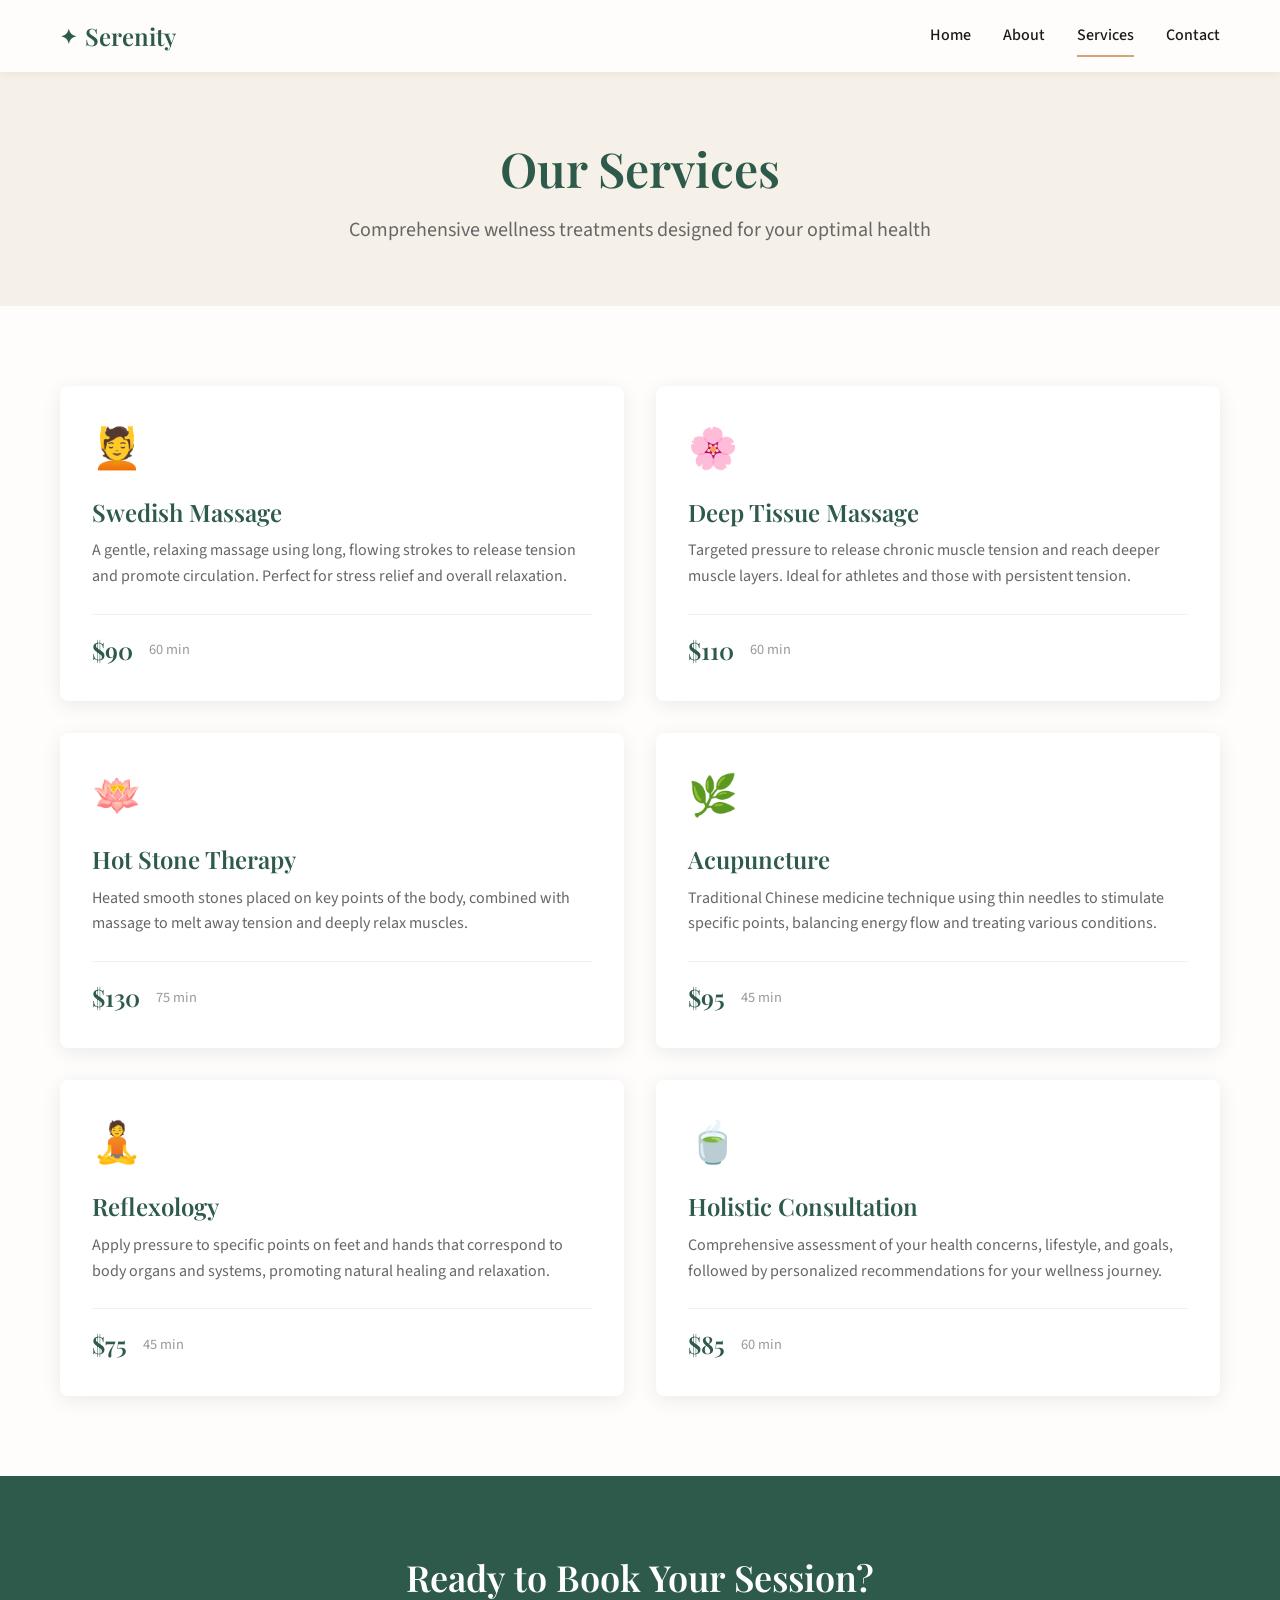
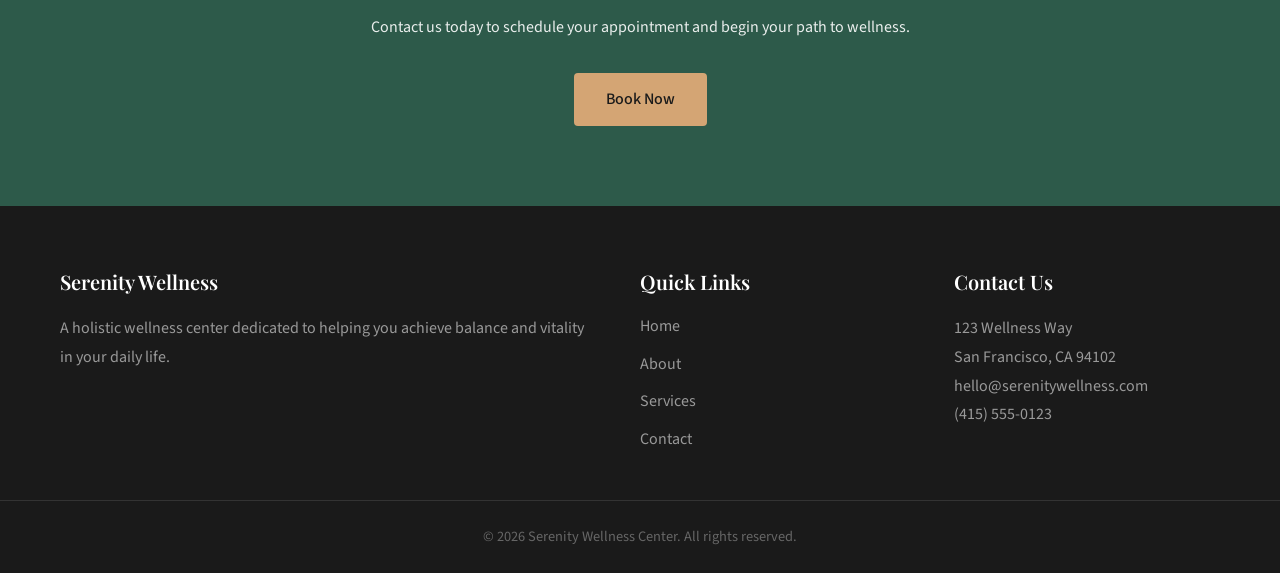
==== services.html @ 4e23cb73 "Add files via upload" ====
<!DOCTYPE html>
<html lang="en">
<head>
  <meta charset="UTF-8">
  <meta name="viewport" content="width=device-width, initial-scale=1.0">
  <title>Services - Serenity Wellness Center</title>
  <link rel="preconnect" href="https://fonts.googleapis.com">
  <link rel="preconnect" href="https://fonts.gstatic.com" crossorigin>
  <link href="https://fonts.googleapis.com/css2?family=Playfair+Display:wght@400;500;600;700&family=Source+Sans+3:wght@300;400;500;600&display=swap" rel="stylesheet">
  <link rel="stylesheet" href="styles.css">
</head>
<body>
  <header class="header">
    <div class="container header-inner">
      <a href="index.html" class="logo">
        <span class="logo-icon">✦</span>
        <span class="logo-text">Serenity</span>
      </a>
      <button class="menu-toggle" aria-label="Toggle menu">
        <span></span>
        <span></span>
        <span></span>
      </button>
      <nav class="nav">
        <a href="index.html" class="nav-link">Home</a>
        <a href="about.html" class="nav-link">About</a>
        <a href="services.html" class="nav-link active">Services</a>
        <a href="contact.html" class="nav-link">Contact</a>
      </nav>
    </div>
  </header>

  <main>
    <section class="page-hero">
      <div class="container">
        <h1>Our Services</h1>
        <p class="page-hero-text">Comprehensive wellness treatments designed for your optimal health</p>
      </div>
    </section>

    <section class="section">
      <div class="container">
        <div class="services-grid">
          <article class="service-card">
            <div class="service-icon">💆</div>
            <h3>Swedish Massage</h3>
            <p class="service-desc">A gentle, relaxing massage using long, flowing strokes to release tension and promote circulation. Perfect for stress relief and overall relaxation.</p>
            <div class="service-price">
              <span class="price-amount">$90</span>
              <span class="price-duration">60 min</span>
            </div>
          </article>

          <article class="service-card">
            <div class="service-icon">🌸</div>
            <h3>Deep Tissue Massage</h3>
            <p class="service-desc">Targeted pressure to release chronic muscle tension and reach deeper muscle layers. Ideal for athletes and those with persistent tension.</p>
            <div class="service-price">
              <span class="price-amount">$110</span>
              <span class="price-duration">60 min</span>
            </div>
          </article>

          <article class="service-card">
            <div class="service-icon">🪷</div>
            <h3>Hot Stone Therapy</h3>
            <p class="service-desc">Heated smooth stones placed on key points of the body, combined with massage to melt away tension and deeply relax muscles.</p>
            <div class="service-price">
              <span class="price-amount">$130</span>
              <span class="price-duration">75 min</span>
            </div>
          </article>

          <article class="service-card">
            <div class="service-icon">🌿</div>
            <h3>Acupuncture</h3>
            <p class="service-desc">Traditional Chinese medicine technique using thin needles to stimulate specific points, balancing energy flow and treating various conditions.</p>
            <div class="service-price">
              <span class="price-amount">$95</span>
              <span class="price-duration">45 min</span>
            </div>
          </article>

          <article class="service-card">
            <div class="service-icon">🧘</div>
            <h3>Reflexology</h3>
            <p class="service-desc">Apply pressure to specific points on feet and hands that correspond to body organs and systems, promoting natural healing and relaxation.</p>
            <div class="service-price">
              <span class="price-amount">$75</span>
              <span class="price-duration">45 min</span>
            </div>
          </article>

          <article class="service-card">
            <div class="service-icon">🍵</div>
            <h3>Holistic Consultation</h3>
            <p class="service-desc">Comprehensive assessment of your health concerns, lifestyle, and goals, followed by personalized recommendations for your wellness journey.</p>
            <div class="service-price">
              <span class="price-amount">$85</span>
              <span class="price-duration">60 min</span>
            </div>
          </article>
        </div>
      </div>
    </section>

    <section class="section cta">
      <div class="container cta-content">
        <h2>Ready to Book Your Session?</h2>
        <p>Contact us today to schedule your appointment and begin your path to wellness.</p>
        <a href="contact.html" class="btn btn-secondary">Book Now</a>
      </div>
    </section>
  </main>

  <footer class="footer">
    <div class="container footer-grid">
      <div class="footer-col">
        <h4>Serenity Wellness</h4>
        <p>A holistic wellness center dedicated to helping you achieve balance and vitality in your daily life.</p>
      </div>
      <div class="footer-col">
        <h4>Quick Links</h4>
        <nav class="footer-nav">
          <a href="index.html">Home</a>
          <a href="about.html">About</a>
          <a href="services.html">Services</a>
          <a href="contact.html">Contact</a>
        </nav>
      </div>
      <div class="footer-col">
        <h4>Contact Us</h4>
        <p>123 Wellness Way<br>San Francisco, CA 94102</p>
        <p>hello@serenitywellness.com<br>(415) 555-0123</p>
      </div>
    </div>
    <div class="footer-bottom">
      <p>&copy; 2026 Serenity Wellness Center. All rights reserved.</p>
    </div>
  </footer>

  <script src="script.js"></script>
</body>
</html>
---- styles.css ----
:root {
  --primary: #2D5A4A;
  --secondary: #F5F0E8;
  --accent: #D4A574;
  --text-dark: #1A1A1A;
  --text-light: #FFFFFF;
  --background: #FEFDFB;
  --shadow: 0 4px 20px rgba(0, 0, 0, 0.08);
  --shadow-hover: 0 8px 30px rgba(0, 0, 0, 0.12);
  --transition: 0.3s ease;
}

* {
  margin: 0;
  padding: 0;
  box-sizing: border-box;
}

html {
  scroll-behavior: smooth;
}

body {
  font-family: 'Source Sans 3', sans-serif;
  font-size: 1rem;
  line-height: 1.6;
  color: var(--text-dark);
  background-color: var(--background);
}

h1, h2, h3, h4 {
  font-family: 'Playfair Display', serif;
  font-weight: 600;
  line-height: 1.2;
}

h1 { font-size: 3rem; }
h2 { font-size: 2.25rem; }
h3 { font-size: 1.5rem; }
h4 { font-size: 1.25rem; }

a {
  text-decoration: none;
  color: inherit;
}

.container {
  max-width: 1200px;
  margin: 0 auto;
  padding: 0 20px;
}

.btn {
  display: inline-block;
  padding: 14px 32px;
  font-family: 'Source Sans 3', sans-serif;
  font-size: 1rem;
  font-weight: 500;
  border: none;
  border-radius: 4px;
  cursor: pointer;
  transition: var(--transition);
}

.btn-primary {
  background: var(--primary);
  color: var(--text-light);
}

.btn-primary:hover {
  background: #234940;
  transform: scale(1.02);
}

.btn-secondary {
  background: var(--accent);
  color: var(--text-dark);
}

.btn-secondary:hover {
  background: #c99b6a;
  transform: scale(1.02);
}

.btn-full {
  width: 100%;
}

.section {
  padding: 80px 0;
}

.section-title {
  text-align: center;
  margin-bottom: 48px;
}

/* Header */
.header {
  position: fixed;
  top: 0;
  left: 0;
  right: 0;
  background: var(--background);
  box-shadow: 0 2px 10px rgba(0, 0, 0, 0.05);
  z-index: 1000;
}

.header-inner {
  display: flex;
  justify-content: space-between;
  align-items: center;
  height: 72px;
}

.logo {
  display: flex;
  align-items: center;
  gap: 8px;
  font-family: 'Playfair Display', serif;
  font-size: 1.5rem;
  font-weight: 600;
  color: var(--primary);
}

.logo-icon {
  font-size: 1.25rem;
}

.menu-toggle {
  display: none;
  flex-direction: column;
  gap: 5px;
  background: none;
  border: none;
  cursor: pointer;
  padding: 8px;
}

.menu-toggle span {
  display: block;
  width: 24px;
  height: 2px;
  background: var(--text-dark);
  transition: var(--transition);
}

.nav {
  display: flex;
  gap: 32px;
}

.nav-link {
  position: relative;
  font-weight: 500;
  color: var(--text-dark);
  padding: 8px 0;
}

.nav-link::after {
  content: '';
  position: absolute;
  bottom: 0;
  left: 0;
  width: 0;
  height: 2px;
  background: var(--accent);
  transition: var(--transition);
}

.nav-link:hover::after,
.nav-link.active::after {
  width: 100%;
}

/* Hero */
.hero {
  position: relative;
  min-height: 100vh;
  display: flex;
  align-items: center;
  justify-content: center;
  padding-top: 72px;
}

.hero-bg {
  position: absolute;
  inset: 0;
  background: 
    linear-gradient(135deg, rgba(45, 90, 74, 0.05) 0%, transparent 50%),
    linear-gradient(to bottom, rgba(245, 240, 232, 0.3) 0%, transparent 100%),
    url("data:image/svg+xml,%3Csvg width='60' height='60' viewBox='0 0 60 60' xmlns='http://www.w3.org/2000/svg'%3E%3Cg fill='none' fill-rule='evenodd'%3E%3Cg fill='%232D5A4A' fill-opacity='0.03'%3E%3Cpath d='M36 34v-4h-2v4h-4v2h4v4h2v-4h4v-2h-4zm0-30V0h-2v4h-4v2h4v4h2V6h4V4h-4zM6 34v-4H4v4H0v2h4v4h2v-4h4v-2H6zM6 4V0H4v4H0v2h4v4h2V6h4V4H6z'/%3E%3C/g%3E%3C/g%3E%3C/svg%3E");
  z-index: -1;
}

.hero-content {
  text-align: center;
  max-width: 700px;
}

.hero-title {
  margin-bottom: 24px;
  color: var(--primary);
}

.hero-subtitle {
  font-size: 1.25rem;
  color: #555;
  margin-bottom: 32px;
}

/* Features */
.features-grid {
  display: grid;
  grid-template-columns: repeat(3, 1fr);
  gap: 32px;
}

.feature-card {
  background: var(--text-light);
  padding: 32px;
  border-radius: 8px;
  box-shadow: var(--shadow);
  text-align: center;
  transition: var(--transition);
}

.feature-card:hover {
  transform: translateY(-4px);
  box-shadow: var(--shadow-hover);
}

.feature-icon {
  font-size: 2.5rem;
  margin-bottom: 16px;
}

.feature-card h3 {
  margin-bottom: 12px;
  color: var(--primary);
}

.feature-card p {
  color: #666;
}

/* CTA Section */
.cta {
  background: var(--primary);
  color: var(--text-light);
}

.cta-content {
  text-align: center;
  max-width: 600px;
  margin: 0 auto;
}

.cta h2 {
  margin-bottom: 16px;
}

.cta p {
  margin-bottom: 32px;
  opacity: 0.9;
}

/* Page Hero */
.page-hero {
  padding: 140px 0 60px;
  background: var(--secondary);
  text-align: center;
}

.page-hero h1 {
  color: var(--primary);
  margin-bottom: 16px;
}

.page-hero-text {
  font-size: 1.25rem;
  color: #666;
}

/* About Page */
.about-content {
  display: grid;
  grid-template-columns: 1fr 1fr;
  gap: 64px;
  align-items: center;
}

.about-text h2 {
  margin-bottom: 24px;
  color: var(--primary);
}

.about-text p {
  margin-bottom: 20px;
  color: #555;
}

.about-image-placeholder {
  aspect-ratio: 1;
  background: var(--secondary);
  border-radius: 8px;
  display: flex;
  align-items: center;
  justify-content: center;
  font-size: 4rem;
  color: var(--primary);
}

.values-grid {
  display: grid;
  grid-template-columns: repeat(3, 1fr);
  gap: 32px;
}

.value-item {
  padding: 32px;
  background: var(--secondary);
  border-radius: 8px;
  transition: var(--transition);
}

.value-item:hover {
  transform: translateY(-4px);
}

.value-number {
  display: block;
  font-family: 'Playfair Display', serif;
  font-size: 2rem;
  font-weight: 700;
  color: var(--accent);
  margin-bottom: 16px;
}

.value-item h3 {
  margin-bottom: 12px;
  color: var(--primary);
}

.value-item p {
  color: #666;
}

/* Team */
.team-grid {
  display: grid;
  grid-template-columns: repeat(3, 1fr);
  gap: 32px;
}

.team-card {
  text-align: center;
  padding: 32px;
  background: var(--text-light);
  border-radius: 8px;
  box-shadow: var(--shadow);
  transition: var(--transition);
}

.team-card:hover {
  transform: translateY(-4px);
  box-shadow: var(--shadow-hover);
}

.team-avatar {
  width: 100px;
  height: 100px;
  margin: 0 auto 20px;
  background: var(--secondary);
  border-radius: 50%;
  display: flex;
  align-items: center;
  justify-content: center;
  font-family: 'Playfair Display', serif;
  font-size: 1.5rem;
  font-weight: 600;
  color: var(--primary);
}

.team-card h3 {
  color: var(--primary);
  margin-bottom: 8px;
}

.team-role {
  color: var(--accent);
  font-weight: 500;
  margin-bottom: 12px;
}

.team-card > p:last-child {
  color: #666;
}

/* Services */
.services-grid {
  display: grid;
  grid-template-columns: repeat(2, 1fr);
  gap: 32px;
}

.service-card {
  background: var(--text-light);
  padding: 32px;
  border-radius: 8px;
  box-shadow: var(--shadow);
  transition: var(--transition);
}

.service-card:hover {
  transform: translateY(-4px);
  box-shadow: var(--shadow-hover);
}

.service-icon {
  font-size: 2.5rem;
  margin-bottom: 16px;
}

.service-card h3 {
  color: var(--primary);
  margin-bottom: 12px;
}

.service-desc {
  color: #666;
  margin-bottom: 24px;
}

.service-price {
  display: flex;
  align-items: center;
  gap: 16px;
  padding-top: 16px;
  border-top: 1px solid var(--secondary);
}

.price-amount {
  font-family: 'Playfair Display', serif;
  font-size: 1.5rem;
  font-weight: 600;
  color: var(--primary);
}

.price-duration {
  color: #999;
  font-size: 0.9rem;
}

/* Contact */
.contact-grid {
  display: grid;
  grid-template-columns: 1fr 1fr;
  gap: 64px;
}

.contact-info h2 {
  color: var(--primary);
  margin-bottom: 16px;
}

.contact-info > p {
  color: #666;
  margin-bottom: 32px;
}

.contact-item {
  display: flex;
  gap: 16px;
  margin-bottom: 24px;
}

.contact-icon {
  font-size: 1.5rem;
}

.contact-item h4 {
  color: var(--primary);
  margin-bottom: 4px;
}

.contact-item p {
  color: #666;
}

.contact-form-wrapper {
  background: var(--text-light);
  padding: 40px;
  border-radius: 8px;
  box-shadow: var(--shadow);
}

.form-group {
  margin-bottom: 24px;
}

.form-group label {
  display: block;
  font-weight: 500;
  margin-bottom: 8px;
  color: var(--text-dark);
}

.form-group input,
.form-group textarea {
  width: 100%;
  padding: 14px 16px;
  font-family: 'Source Sans 3', sans-serif;
  font-size: 1rem;
  border: 2px solid var(--secondary);
  border-radius: 4px;
  transition: var(--transition);
  background: var(--background);
}

.form-group input:focus,
.form-group textarea:focus {
  outline: none;
  border-color: var(--primary);
}

.form-group input.error,
.form-group textarea.error {
  border-color: #e74c3c;
}

.form-group input.valid,
.form-group textarea.valid {
  border-color: #27ae60;
}

.form-group textarea {
  min-height: 150px;
  resize: vertical;
}

.form-error {
  display: block;
  color: #e74c3c;
  font-size: 0.875rem;
  margin-top: 6px;
  min-height: 20px;
}

.form-message {
  text-align: center;
  padding: 16px;
  border-radius: 4px;
  margin-top: 16px;
  display: none;
}

.form-message.success {
  display: block;
  background: #d4edda;
  color: #155724;
}

/* Footer */
.footer {
  background: var(--text-dark);
  color: var(--text-light);
  padding: 64px 0 24px;
}

.footer-grid {
  display: grid;
  grid-template-columns: 2fr 1fr 1fr;
  gap: 48px;
  margin-bottom: 48px;
}

.footer-col h4 {
  font-family: 'Playfair Display', serif;
  margin-bottom: 20px;
  color: var(--text-light);
}

.footer-col > p {
  color: #999;
  line-height: 1.8;
}

.footer-nav {
  display: flex;
  flex-direction: column;
  gap: 12px;
}

.footer-nav a {
  color: #999;
  transition: var(--transition);
}

.footer-nav a:hover {
  color: var(--accent);
}

.footer-bottom {
  text-align: center;
  padding-top: 24px;
  border-top: 1px solid #333;
}

.footer-bottom p {
  color: #666;
  font-size: 0.9rem;
}

/* Responsive */
@media (max-width: 1024px) {
  .features-grid,
  .values-grid,
  .team-grid {
    grid-template-columns: repeat(2, 1fr);
  }
}

@media (max-width: 768px) {
  h1 { font-size: 2.25rem; }
  h2 { font-size: 1.75rem; }

  .menu-toggle {
    display: flex;
  }

  .nav {
    position: fixed;
    top: 72px;
    left: 0;
    right: 0;
    background: var(--background);
    flex-direction: column;
    padding: 24px;
    gap: 0;
    box-shadow: var(--shadow);
    transform: translateY(-100%);
    opacity: 0;
    visibility: hidden;
    transition: var(--transition);
  }

  .nav.active {
    transform: translateY(0);
    opacity: 1;
    visibility: visible;
  }

  .nav-link {
    padding: 16px 0;
    border-bottom: 1px solid var(--secondary);
  }

  .nav-link::after {
    display: none;
  }

  .hero {
    min-height: auto;
    padding: 120px 0 80px;
  }

  .section {
    padding: 60px 0;
  }

  .features-grid,
  .about-content,
  .contact-grid,
  .services-grid {
    grid-template-columns: 1fr;
  }

  .values-grid,
  .team-grid {
    grid-template-columns: 1fr;
  }

  .about-image {
    order: -1;
  }

  .footer-grid {
    grid-template-columns: 1fr;
    text-align: center;
  }
}
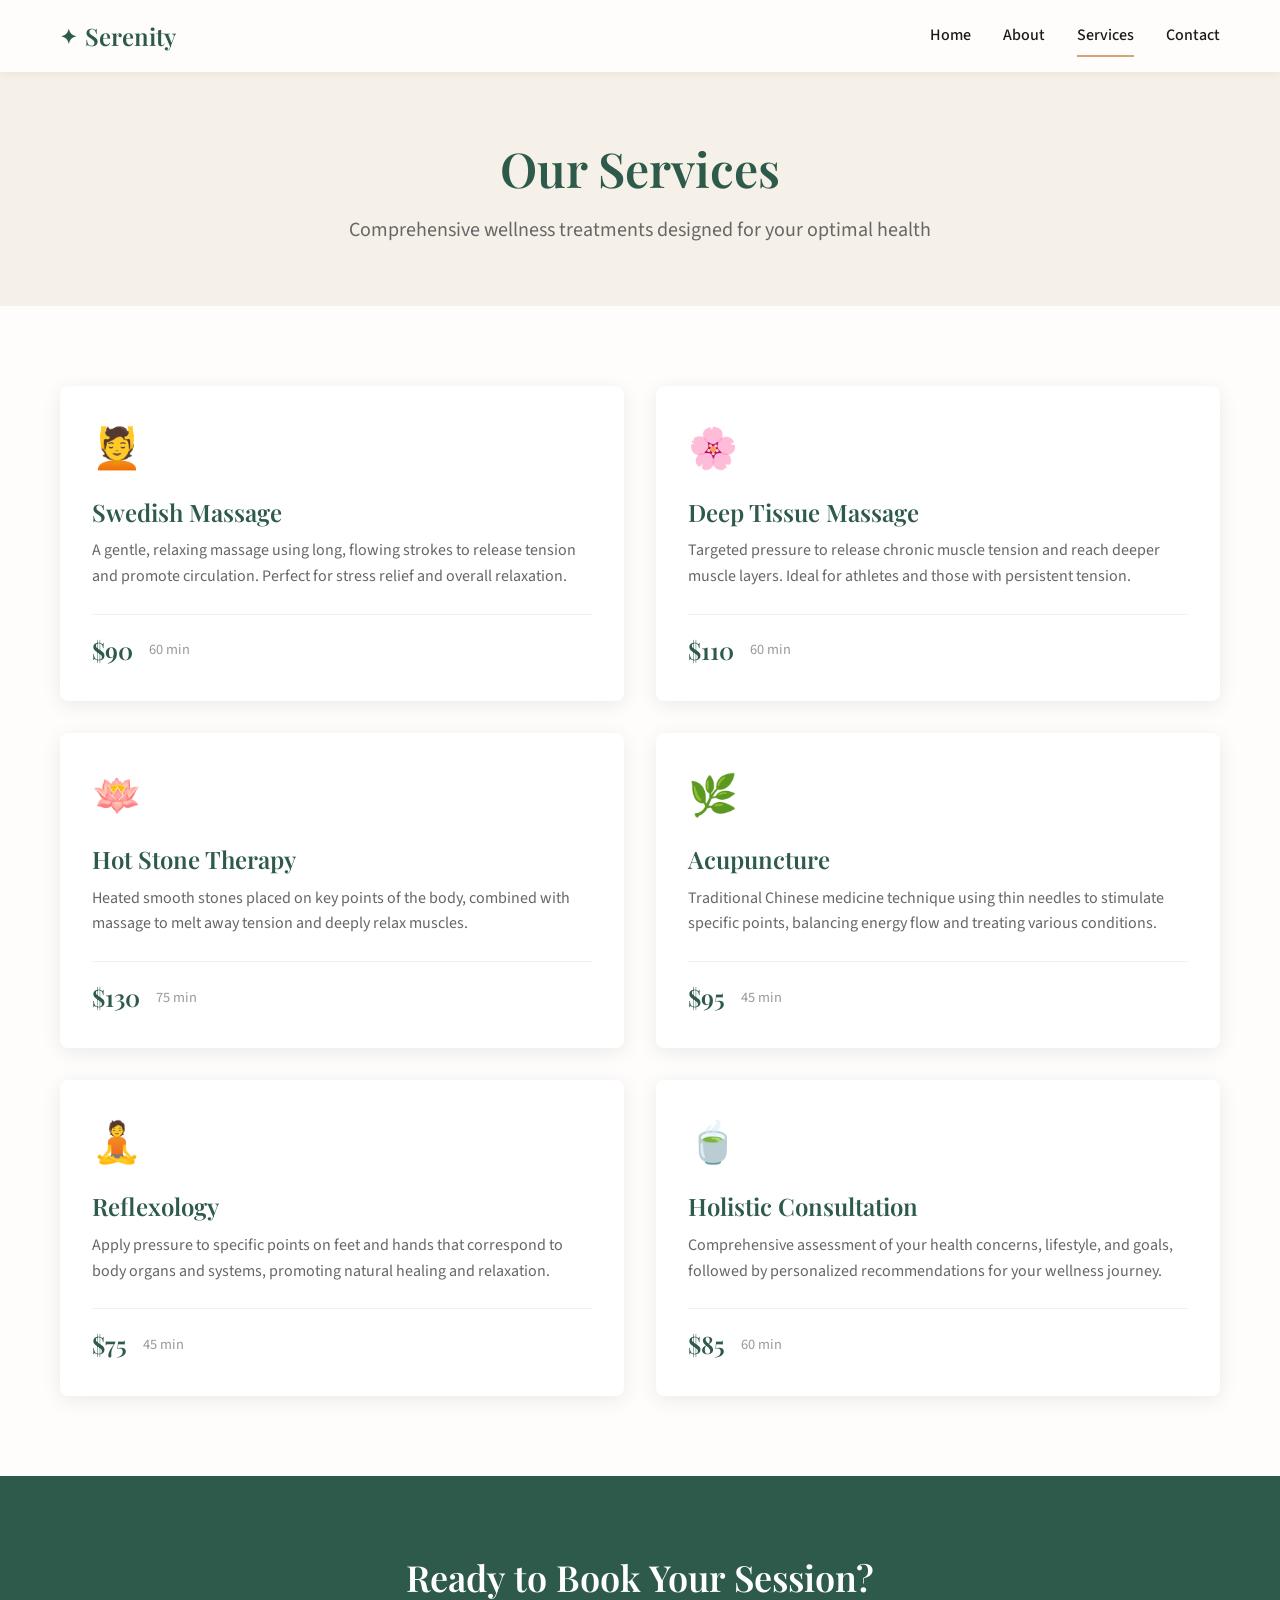
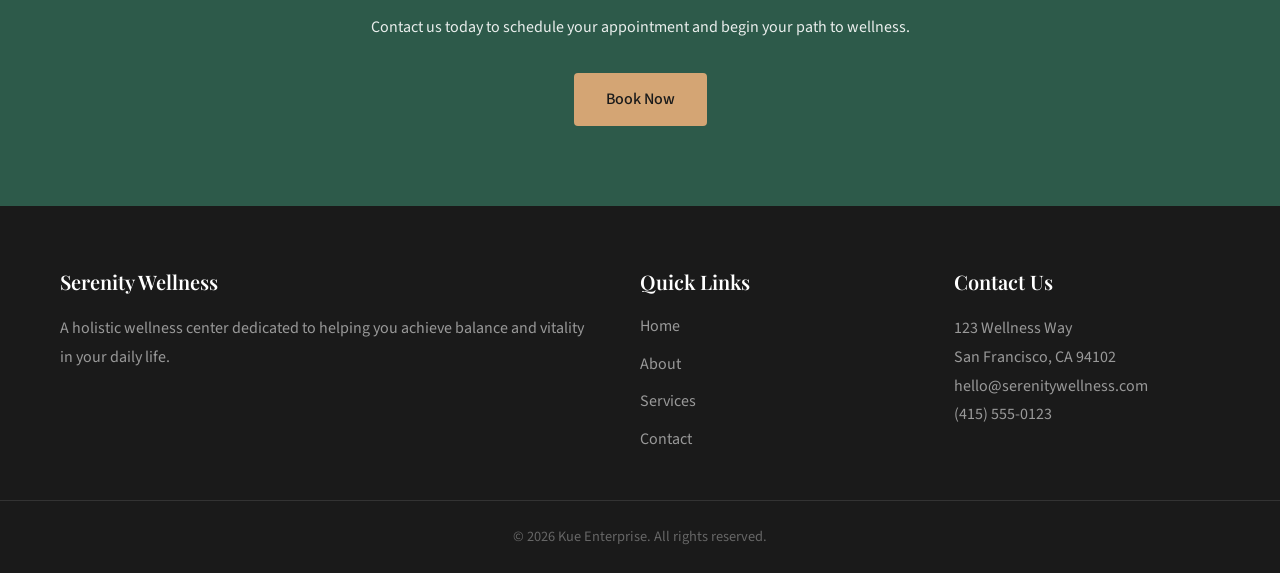
==== commit 8e02fe60: "Update services.html" ====
--- a/services.html
+++ b/services.html
@@ -135,10 +135,10 @@
       </div>
     </div>
     <div class="footer-bottom">
-      <p>&copy; 2026 Serenity Wellness Center. All rights reserved.</p>
+      <p>&copy; 2026 Kue Enterprise. All rights reserved.</p>
     </div>
   </footer>
 
   <script src="script.js"></script>
 </body>
-</html>+</html>
